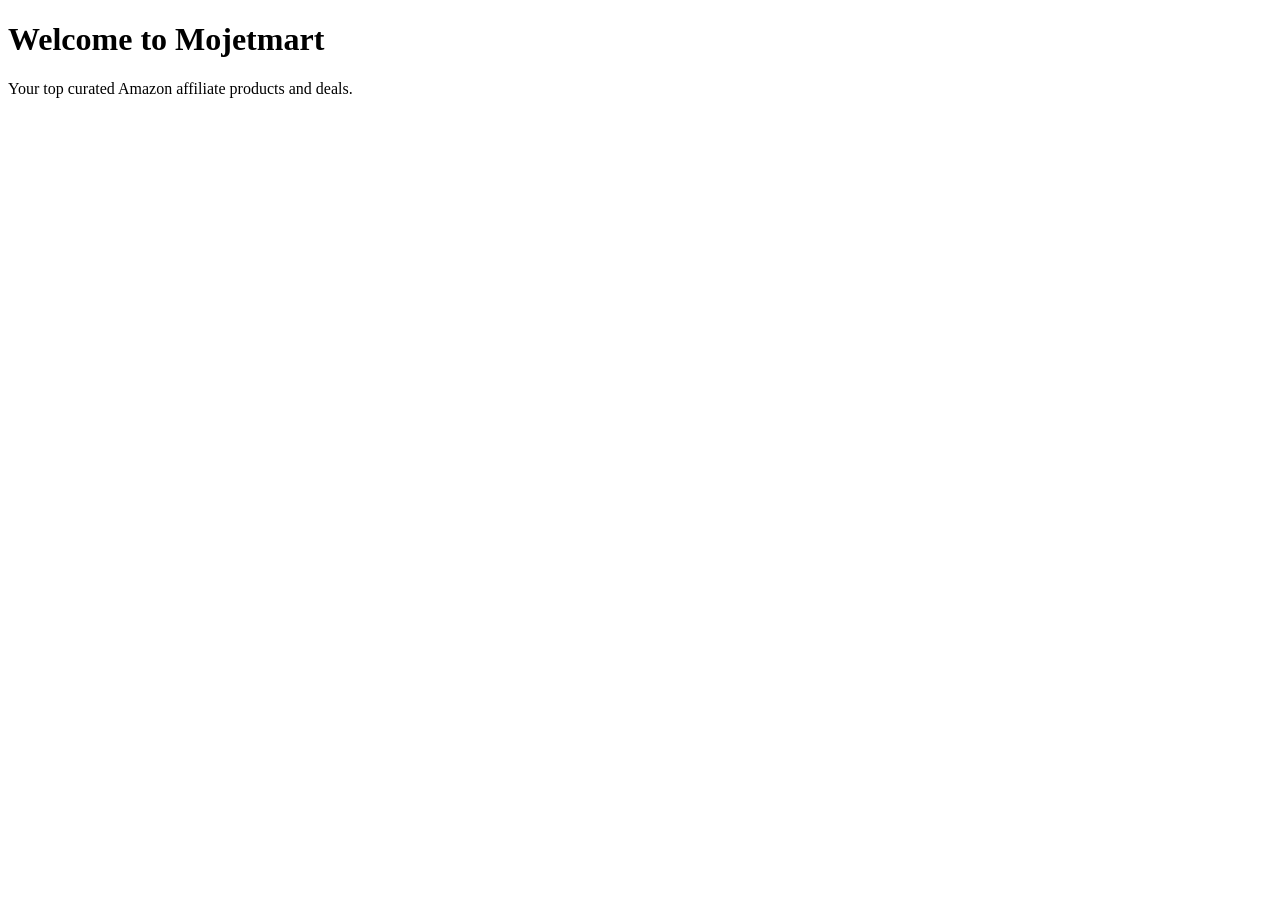
==== index.html @ e54a24bc "Create index.html" ====
<!DOCTYPE html>
<html lang="en">
<head>
    <meta charset="UTF-8">
    <meta name="viewport" content="width=device-width, initial-scale=1.0">
    <title>Mojetmart - Amazon Deals</title>
    <link rel="stylesheet" href="css/style.css">
</head>
<body>
    <header>
        <h1>Welcome to Mojetmart</h1>
        <p>Your top curated Amazon affiliate products and deals.</p>
    </header>

    <main id="app">
        <!-- Featured products will load here -->
    </main>

    <script src="js/app.js"></script>
</body>
</html>
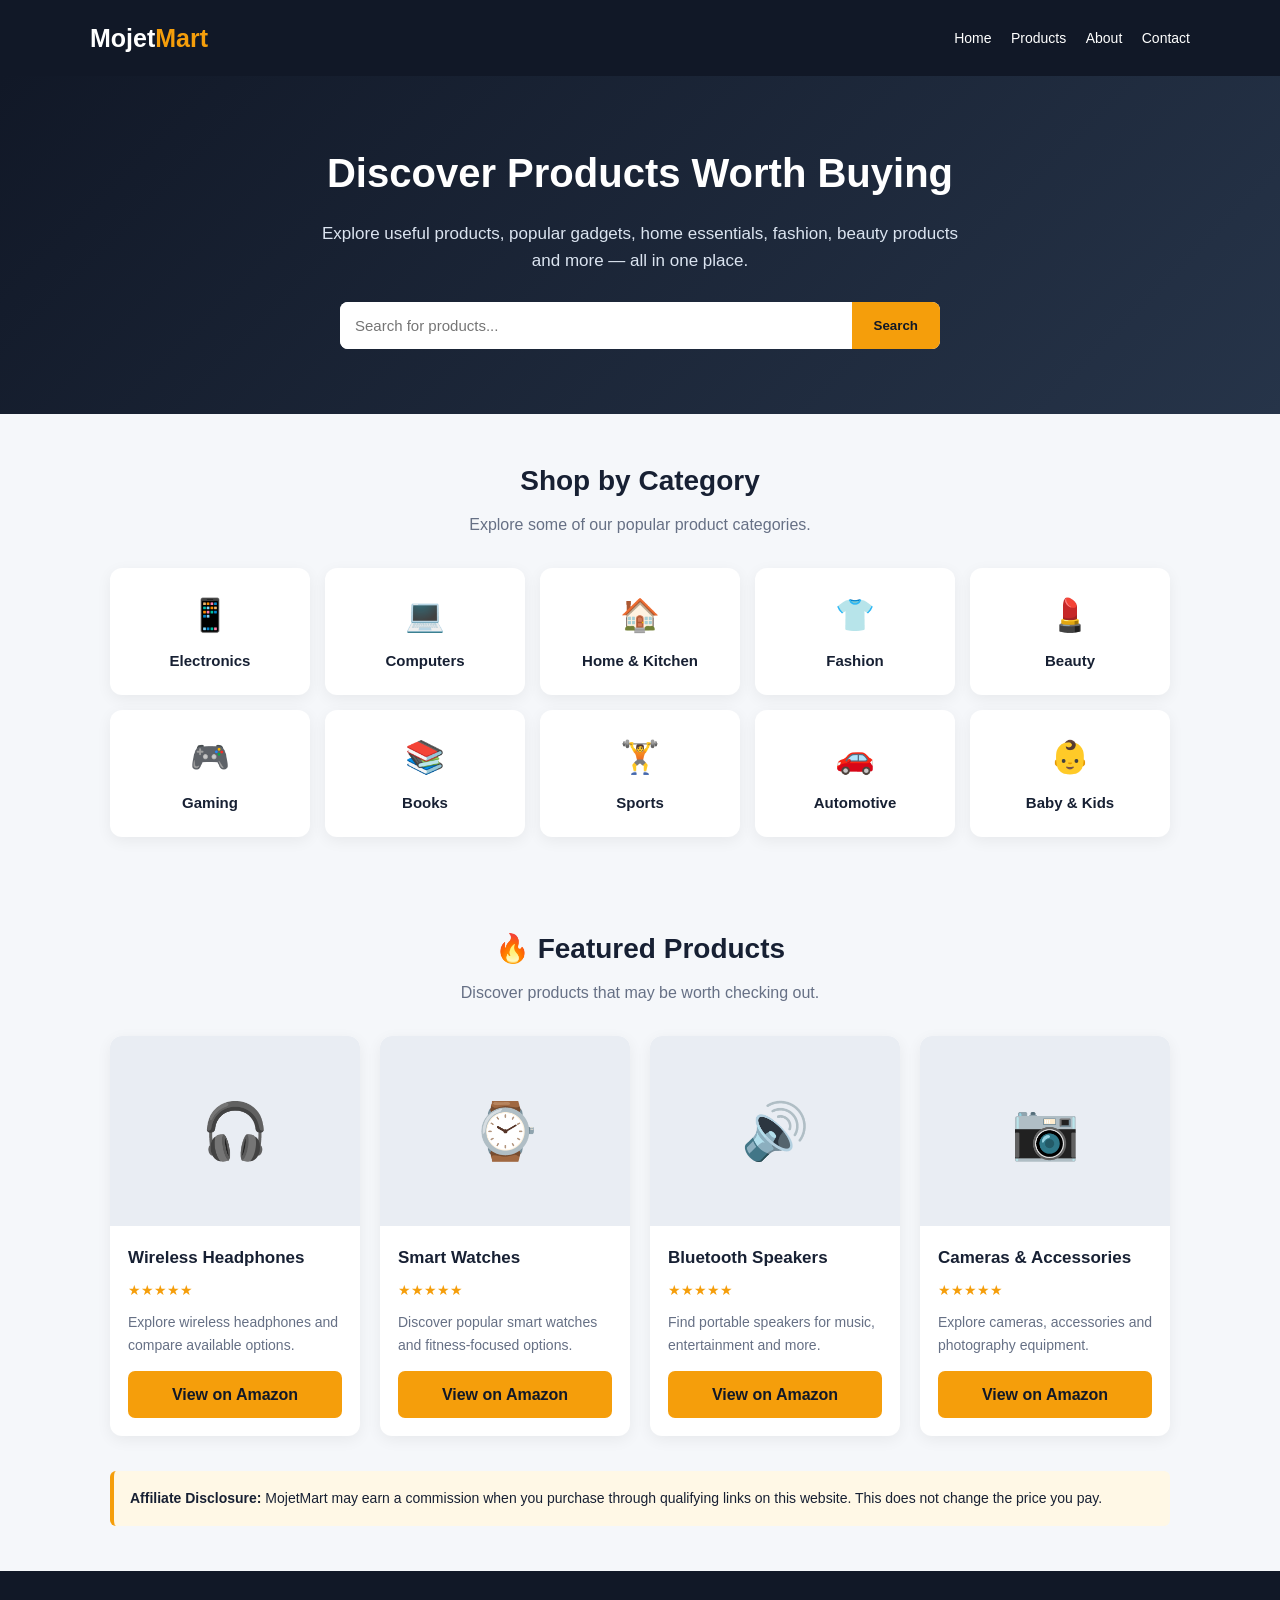
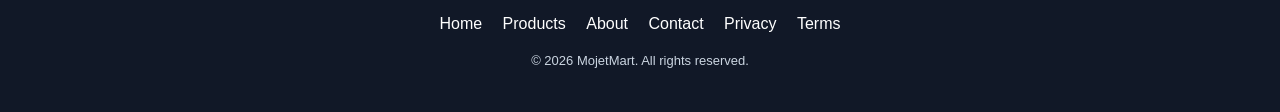
==== commit 08dba29b: "Create index.html" ====
--- a/index.html
+++ b/index.html
@@ -1,21 +1,465 @@
 <!DOCTYPE html>
 <html lang="en">
 <head>
-    <meta charset="UTF-8">
-    <meta name="viewport" content="width=device-width, initial-scale=1.0">
-    <title>Mojetmart - Amazon Deals</title>
-    <link rel="stylesheet" href="css/style.css">
+  <meta charset="UTF-8">
+  <meta name="viewport" content="width=device-width, initial-scale=1.0">
+
+  <title>MojetMart | Discover Products Worth Buying</title>
+
+  <meta name="description" content="MojetMart helps you discover useful products, popular gadgets, home essentials, fashion, beauty products and more.">
+
+  <style>
+    * {
+      box-sizing: border-box;
+      margin: 0;
+      padding: 0;
+    }
+
+    body {
+      font-family: Arial, sans-serif;
+      background: #f5f7fa;
+      color: #172033;
+      line-height: 1.6;
+    }
+
+    header {
+      background: #111827;
+      color: white;
+      padding: 18px 20px;
+      position: sticky;
+      top: 0;
+      z-index: 100;
+    }
+
+    .nav {
+      max-width: 1100px;
+      margin: auto;
+      display: flex;
+      justify-content: space-between;
+      align-items: center;
+      gap: 15px;
+    }
+
+    .logo {
+      font-size: 25px;
+      font-weight: bold;
+    }
+
+    .logo span {
+      color: #f59e0b;
+    }
+
+    nav a {
+      color: white;
+      text-decoration: none;
+      margin-left: 15px;
+      font-size: 14px;
+    }
+
+    .hero {
+      background: linear-gradient(135deg, #111827, #263449);
+      color: white;
+      padding: 65px 20px;
+      text-align: center;
+    }
+
+    .hero h1 {
+      font-size: 40px;
+      margin-bottom: 15px;
+    }
+
+    .hero p {
+      max-width: 650px;
+      margin: auto;
+      color: #dbe4f0;
+      font-size: 17px;
+    }
+
+    .search {
+      max-width: 600px;
+      margin: 28px auto 0;
+      display: flex;
+      background: white;
+      border-radius: 8px;
+      overflow: hidden;
+    }
+
+    .search input {
+      flex: 1;
+      padding: 15px;
+      border: none;
+      outline: none;
+      font-size: 15px;
+    }
+
+    .search button {
+      padding: 15px 22px;
+      border: none;
+      background: #f59e0b;
+      color: #111827;
+      font-weight: bold;
+      cursor: pointer;
+    }
+
+    .container {
+      max-width: 1100px;
+      margin: auto;
+      padding: 45px 20px;
+    }
+
+    .section-title {
+      text-align: center;
+      margin-bottom: 30px;
+    }
+
+    .section-title h2 {
+      font-size: 28px;
+      margin-bottom: 8px;
+    }
+
+    .section-title p {
+      color: #667085;
+    }
+
+    .categories {
+      display: grid;
+      grid-template-columns: repeat(5, 1fr);
+      gap: 15px;
+    }
+
+    .category {
+      background: white;
+      padding: 22px 12px;
+      border-radius: 12px;
+      text-align: center;
+      box-shadow: 0 4px 15px rgba(0,0,0,0.06);
+      text-decoration: none;
+      color: #172033;
+      transition: transform 0.2s;
+    }
+
+    .category:hover {
+      transform: translateY(-4px);
+    }
+
+    .category-icon {
+      font-size: 32px;
+      margin-bottom: 8px;
+    }
+
+    .category h3 {
+      font-size: 15px;
+    }
+
+    .products {
+      display: grid;
+      grid-template-columns: repeat(4, 1fr);
+      gap: 20px;
+    }
+
+    .product {
+      background: white;
+      border-radius: 12px;
+      overflow: hidden;
+      box-shadow: 0 4px 15px rgba(0,0,0,0.06);
+    }
+
+    .product-image {
+      height: 190px;
+      background: #e9edf3;
+      display: flex;
+      align-items: center;
+      justify-content: center;
+      font-size: 55px;
+    }
+
+    .product-info {
+      padding: 18px;
+    }
+
+    .product-info h3 {
+      font-size: 17px;
+      margin-bottom: 8px;
+    }
+
+    .rating {
+      color: #f59e0b;
+      font-size: 14px;
+      margin-bottom: 10px;
+    }
+
+    .product-info p {
+      color: #667085;
+      font-size: 14px;
+      margin-bottom: 15px;
+    }
+
+    .amazon-btn {
+      display: block;
+      text-align: center;
+      text-decoration: none;
+      background: #f59e0b;
+      color: #111827;
+      padding: 11px;
+      border-radius: 7px;
+      font-weight: bold;
+    }
+
+    .notice {
+      background: #fff8e6;
+      border-left: 4px solid #f59e0b;
+      padding: 16px;
+      margin-top: 35px;
+      border-radius: 6px;
+      font-size: 14px;
+    }
+
+    footer {
+      background: #111827;
+      color: #cbd5e1;
+      padding: 40px 20px;
+      text-align: center;
+    }
+
+    footer a {
+      color: white;
+      text-decoration: none;
+      margin: 0 8px;
+    }
+
+    footer p {
+      margin-top: 15px;
+      font-size: 13px;
+    }
+
+    @media (max-width: 850px) {
+      .categories {
+        grid-template-columns: repeat(3, 1fr);
+      }
+
+      .products {
+        grid-template-columns: repeat(2, 1fr);
+      }
+
+      .hero h1 {
+        font-size: 32px;
+      }
+    }
+
+    @media (max-width: 550px) {
+      nav a {
+        display: none;
+      }
+
+      .categories {
+        grid-template-columns: repeat(2, 1fr);
+      }
+
+      .products {
+        grid-template-columns: 1fr;
+      }
+
+      .hero {
+        padding: 50px 18px;
+      }
+
+      .hero h1 {
+        font-size: 30px;
+      }
+    }
+  </style>
 </head>
+
 <body>
-    <header>
-        <h1>Welcome to Mojetmart</h1>
-        <p>Your top curated Amazon affiliate products and deals.</p>
-    </header>
-
-    <main id="app">
-        <!-- Featured products will load here -->
-    </main>
-
-    <script src="js/app.js"></script>
+
+<header>
+  <div class="nav">
+    <div class="logo">Mojet<span>Mart</span></div>
+
+    <nav>
+      <a href="index.html">Home</a>
+      <a href="product.html">Products</a>
+      <a href="about.html">About</a>
+      <a href="contact.html">Contact</a>
+    </nav>
+  </div>
+</header>
+
+<section class="hero">
+  <h1>Discover Products Worth Buying</h1>
+
+  <p>
+    Explore useful products, popular gadgets, home essentials,
+    fashion, beauty products and more — all in one place.
+  </p>
+
+  <div class="search">
+    <input type="text" placeholder="Search for products...">
+    <button>Search</button>
+  </div>
+</section>
+
+<section class="container">
+
+  <div class="section-title">
+    <h2>Shop by Category</h2>
+    <p>Explore some of our popular product categories.</p>
+  </div>
+
+  <div class="categories">
+
+    <a class="category" href="product.html">
+      <div class="category-icon">📱</div>
+      <h3>Electronics</h3>
+    </a>
+
+    <a class="category" href="product.html">
+      <div class="category-icon">💻</div>
+      <h3>Computers</h3>
+    </a>
+
+    <a class="category" href="product.html">
+      <div class="category-icon">🏠</div>
+      <h3>Home & Kitchen</h3>
+    </a>
+
+    <a class="category" href="product.html">
+      <div class="category-icon">👕</div>
+      <h3>Fashion</h3>
+    </a>
+
+    <a class="category" href="product.html">
+      <div class="category-icon">💄</div>
+      <h3>Beauty</h3>
+    </a>
+
+    <a class="category" href="product.html">
+      <div class="category-icon">🎮</div>
+      <h3>Gaming</h3>
+    </a>
+
+    <a class="category" href="product.html">
+      <div class="category-icon">📚</div>
+      <h3>Books</h3>
+    </a>
+
+    <a class="category" href="product.html">
+      <div class="category-icon">🏋️</div>
+      <h3>Sports</h3>
+    </a>
+
+    <a class="category" href="product.html">
+      <div class="category-icon">🚗</div>
+      <h3>Automotive</h3>
+    </a>
+
+    <a class="category" href="product.html">
+      <div class="category-icon">👶</div>
+      <h3>Baby & Kids</h3>
+    </a>
+
+  </div>
+
+</section>
+
+<section class="container">
+
+  <div class="section-title">
+    <h2>🔥 Featured Products</h2>
+    <p>Discover products that may be worth checking out.</p>
+  </div>
+
+  <div class="products">
+
+    <div class="product">
+      <div class="product-image">🎧</div>
+
+      <div class="product-info">
+        <h3>Wireless Headphones</h3>
+
+        <div class="rating">★★★★★</div>
+
+        <p>Explore wireless headphones and compare available options.</p>
+
+        <a class="amazon-btn" href="#" target="_blank">
+          View on Amazon
+        </a>
+      </div>
+    </div>
+
+    <div class="product">
+      <div class="product-image">⌚</div>
+
+      <div class="product-info">
+        <h3>Smart Watches</h3>
+
+        <div class="rating">★★★★★</div>
+
+        <p>Discover popular smart watches and fitness-focused options.</p>
+
+        <a class="amazon-btn" href="#" target="_blank">
+          View on Amazon
+        </a>
+      </div>
+    </div>
+
+    <div class="product">
+      <div class="product-image">🔊</div>
+
+      <div class="product-info">
+        <h3>Bluetooth Speakers</h3>
+
+        <div class="rating">★★★★★</div>
+
+        <p>Find portable speakers for music, entertainment and more.</p>
+
+        <a class="amazon-btn" href="#" target="_blank">
+          View on Amazon
+        </a>
+      </div>
+    </div>
+
+    <div class="product">
+      <div class="product-image">📷</div>
+
+      <div class="product-info">
+        <h3>Cameras & Accessories</h3>
+
+        <div class="rating">★★★★★</div>
+
+        <p>Explore cameras, accessories and photography equipment.</p>
+
+        <a class="amazon-btn" href="#" target="_blank">
+          View on Amazon
+        </a>
+      </div>
+    </div>
+
+  </div>
+
+  <div class="notice">
+    <strong>Affiliate Disclosure:</strong>
+    MojetMart may earn a commission when you purchase through
+    qualifying links on this website. This does not change the
+    price you pay.
+  </div>
+
+</section>
+
+<footer>
+
+  <div>
+    <a href="index.html">Home</a>
+    <a href="product.html">Products</a>
+    <a href="about.html">About</a>
+    <a href="contact.html">Contact</a>
+    <a href="privacy.html">Privacy</a>
+    <a href="terms.html">Terms</a>
+  </div>
+
+  <p>© 2026 MojetMart. All rights reserved.</p>
+
+</footer>
+
 </body>
-</html>
+  </html>
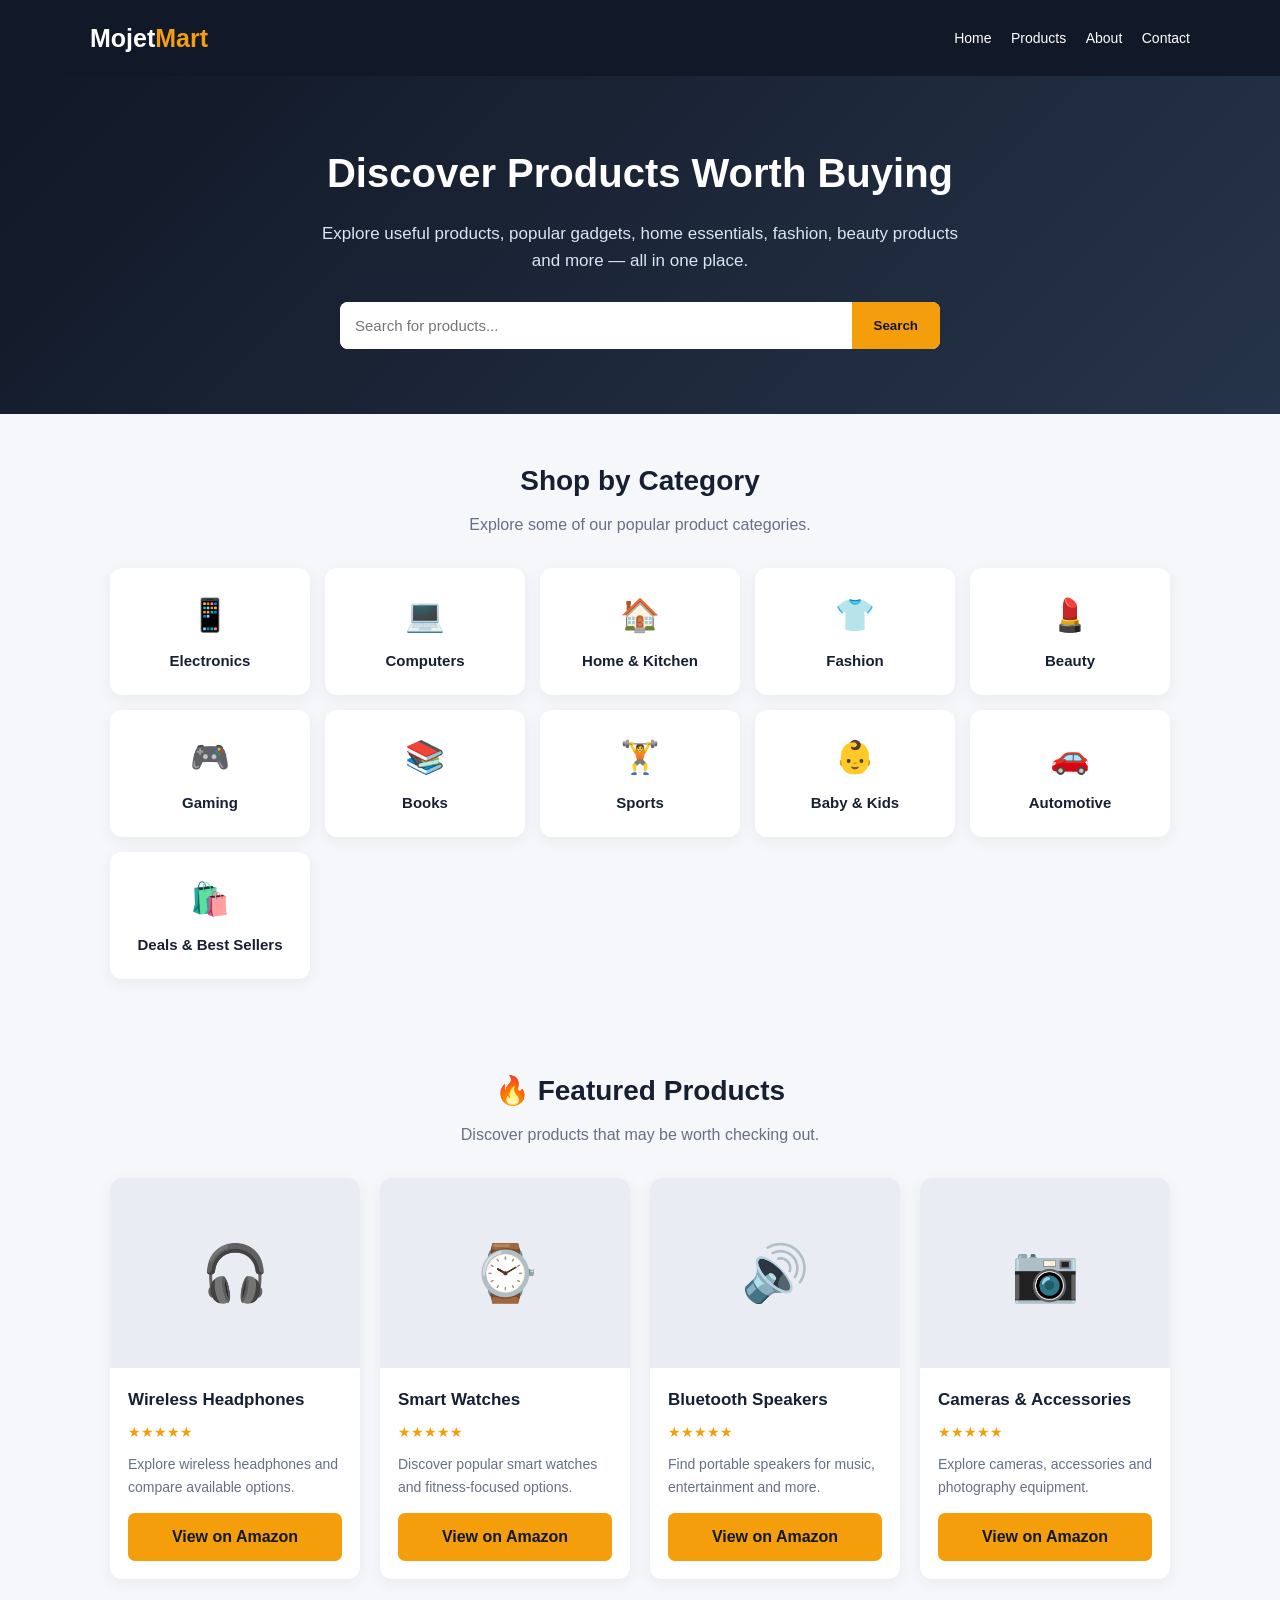
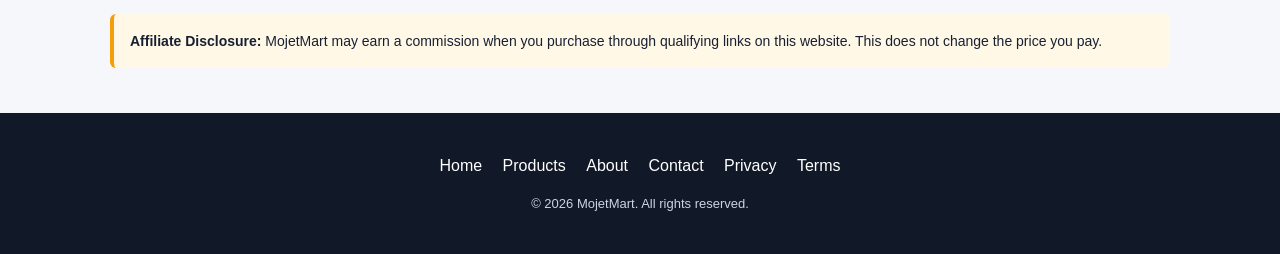
==== commit b85abdf4: "Update index.html" ====
--- a/index.html
+++ b/index.html
@@ -307,55 +307,61 @@
   </div>
 
   <div class="categories">
-
-    <a class="category" href="product.html">
-      <div class="category-icon">📱</div>
-      <h3>Electronics</h3>
-    </a>
-
-    <a class="category" href="product.html">
-      <div class="category-icon">💻</div>
-      <h3>Computers</h3>
-    </a>
-
-    <a class="category" href="product.html">
-      <div class="category-icon">🏠</div>
-      <h3>Home & Kitchen</h3>
-    </a>
-
-    <a class="category" href="product.html">
-      <div class="category-icon">👕</div>
-      <h3>Fashion</h3>
-    </a>
-
-    <a class="category" href="product.html">
-      <div class="category-icon">💄</div>
-      <h3>Beauty</h3>
-    </a>
-
-    <a class="category" href="product.html">
-      <div class="category-icon">🎮</div>
-      <h3>Gaming</h3>
-    </a>
-
-    <a class="category" href="product.html">
-      <div class="category-icon">📚</div>
-      <h3>Books</h3>
-    </a>
-
-    <a class="category" href="product.html">
-      <div class="category-icon">🏋️</div>
-      <h3>Sports</h3>
-    </a>
-
-    <a class="category" href="product.html">
-      <div class="category-icon">🚗</div>
-      <h3>Automotive</h3>
-    </a>
-
-    <a class="category" href="product.html">
-      <div class="category-icon">👶</div>
-      <h3>Baby & Kids</h3>
+  <a href="https://www.amazon.com/s?k=electronics&tag=mojetmart001-20" class="category" target="_blank" rel="noopener">
+    <div class="category-icon">📱</div>
+    <h3>Electronics</h3>
+  </a>
+
+  <a href="https://www.amazon.com/s?k=computers&tag=mojetmart001-20" class="category" target="_blank" rel="noopener">
+    <div class="category-icon">💻</div>
+    <h3>Computers</h3>
+  </a>
+
+  <a href="https://www.amazon.com/s?k=home+kitchen&tag=mojetmart001-20" class="category" target="_blank" rel="noopener">
+    <div class="category-icon">🏠</div>
+    <h3>Home & Kitchen</h3>
+  </a>
+
+  <a href="https://www.amazon.com/s?k=fashion&tag=mojetmart001-20" class="category" target="_blank" rel="noopener">
+    <div class="category-icon">👕</div>
+    <h3>Fashion</h3>
+  </a>
+
+  <a href="https://www.amazon.com/s?k=beauty&tag=mojetmart001-20" class="category" target="_blank" rel="noopener">
+    <div class="category-icon">💄</div>
+    <h3>Beauty</h3>
+  </a>
+
+  <a href="https://www.amazon.com/s?k=gaming&tag=mojetmart001-20" class="category" target="_blank" rel="noopener">
+    <div class="category-icon">🎮</div>
+    <h3>Gaming</h3>
+  </a>
+
+  <a href="https://www.amazon.com/s?k=books&tag=mojetmart001-20" class="category" target="_blank" rel="noopener">
+    <div class="category-icon">📚</div>
+    <h3>Books</h3>
+  </a>
+
+  <a href="https://www.amazon.com/s?k=sports+fitness&tag=mojetmart001-20" class="category" target="_blank" rel="noopener">
+    <div class="category-icon">🏋️</div>
+    <h3>Sports</h3>
+  </a>
+
+  <a href="https://www.amazon.com/s?k=baby&tag=mojetmart001-20" class="category" target="_blank" rel="noopener">
+    <div class="category-icon">👶</div>
+    <h3>Baby & Kids</h3>
+  </a>
+
+  <a href="https://www.amazon.com/s?k=automotive&tag=mojetmart001-20" class="category" target="_blank" rel="noopener">
+    <div class="category-icon">🚗</div>
+    <h3>Automotive</h3>
+  </a>
+
+  <a href="https://www.amazon.com/gp/bestsellers?tag=mojetmart001-20" class="category" target="_blank" rel="noopener">
+    <div class="category-icon">🛍️</div>
+    <h3>Deals & Best Sellers</h3>
+  </a>
+    </div>
     </a>
 
   </div>
